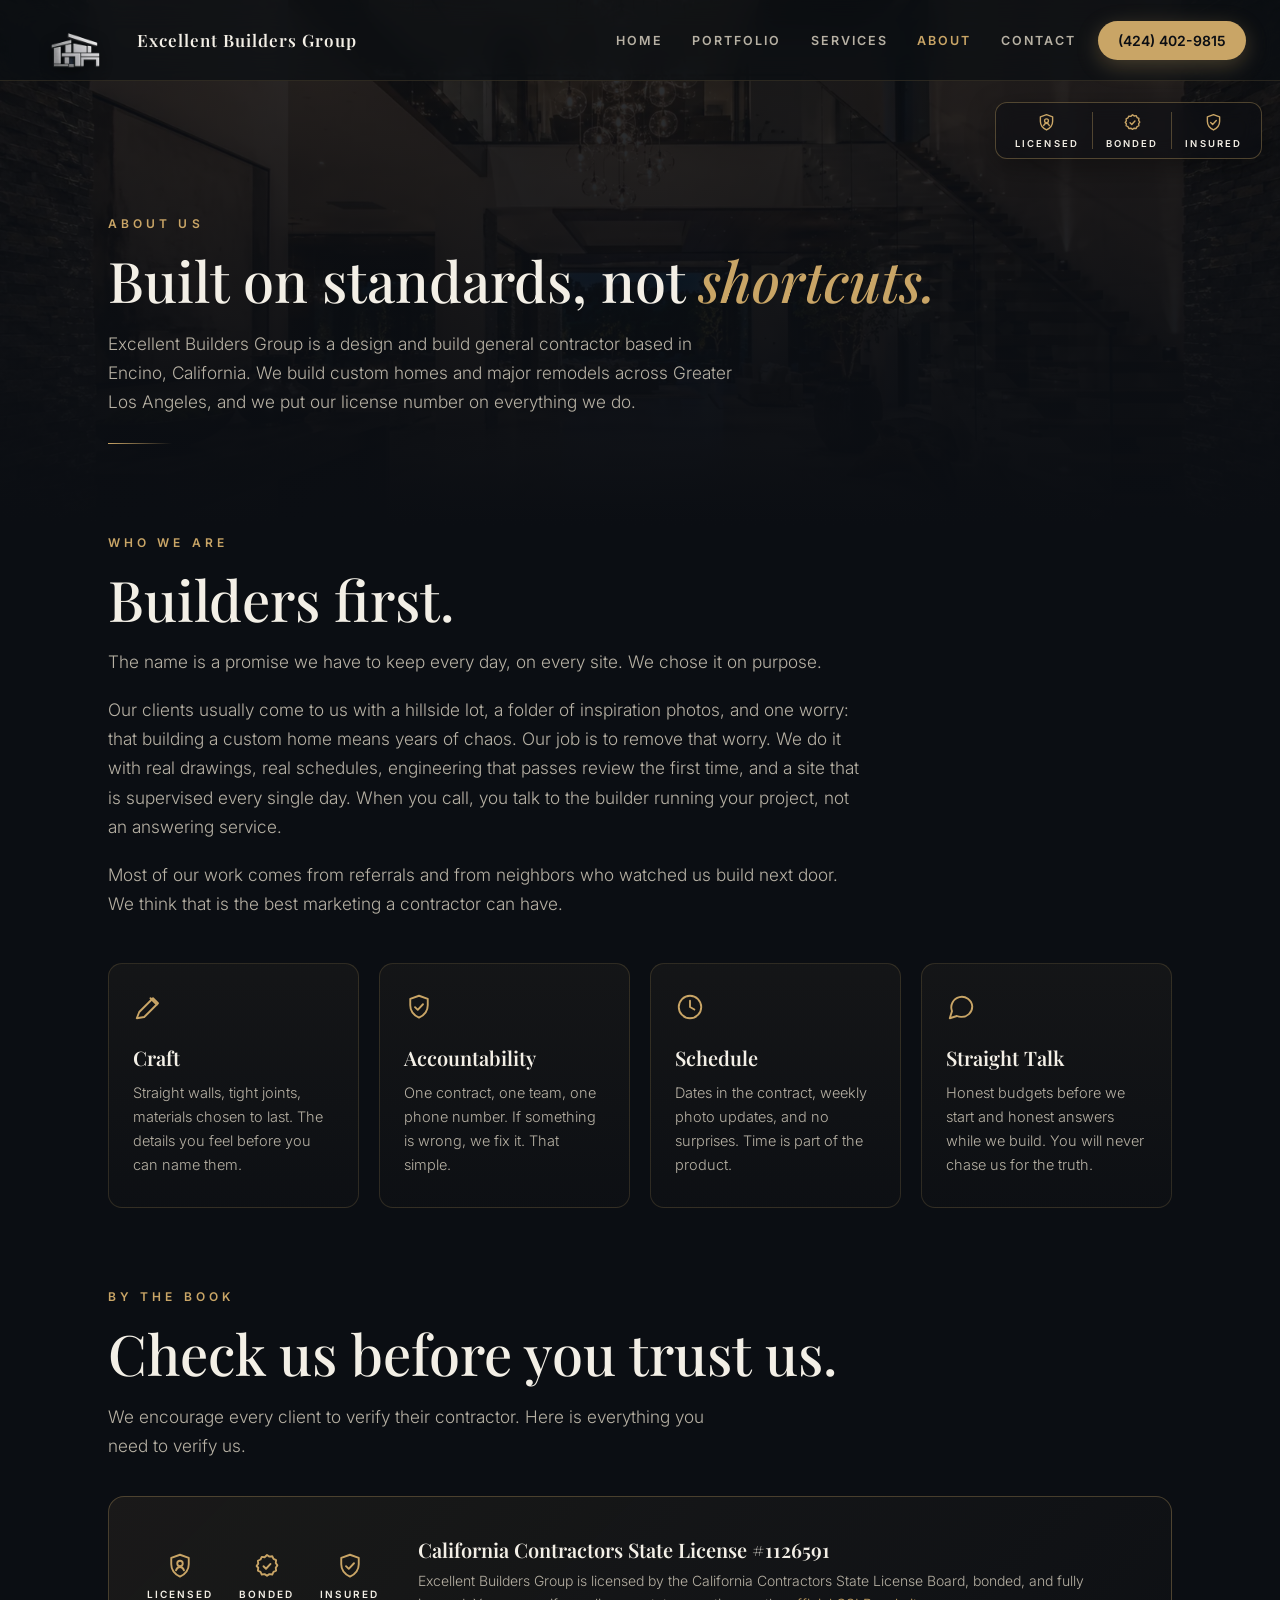
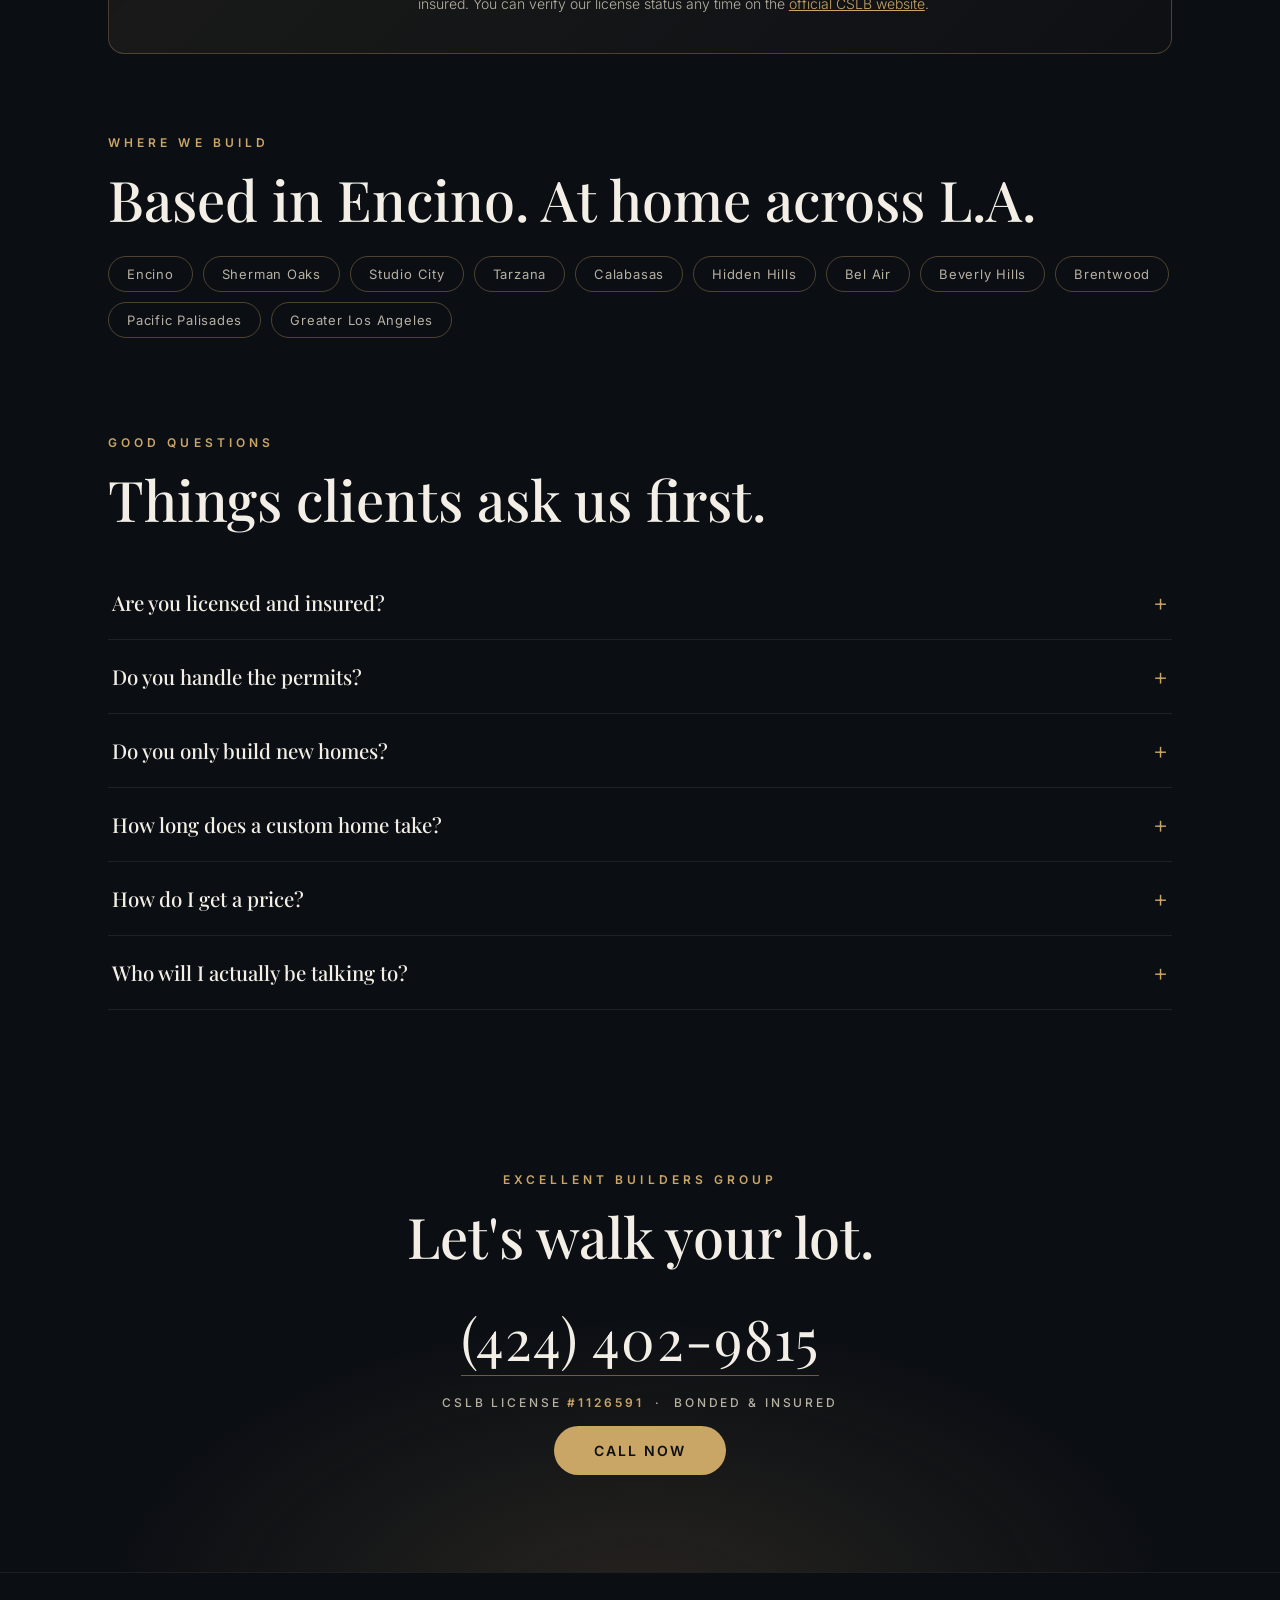
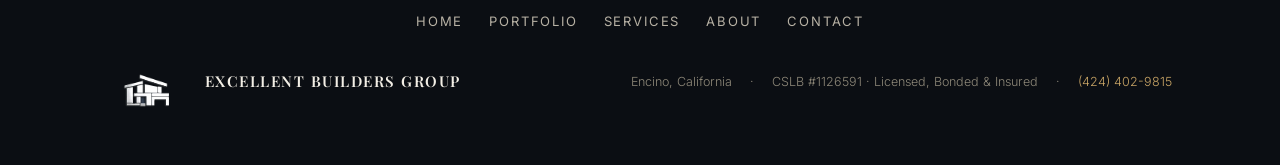
==== about.html @ d0f3f092 "Excellent Builders Group website" ====
<!doctype html>
<html lang="en">
<head>
  <meta charset="utf-8" />
  <meta name="viewport" content="width=device-width, initial-scale=1, viewport-fit=cover" />
  <title>About | Excellent Builders Group</title>
  <meta name="description" content="Excellent Builders Group is a licensed, bonded and insured design and build general contractor based in Encino, California. CSLB #1126591. Call (424) 402-9815." />
  <link rel="icon" type="image/png" href="assets/favicon.png" />
  <link rel="preconnect" href="https://fonts.googleapis.com" />
  <link rel="preconnect" href="https://fonts.gstatic.com" crossorigin />
  <link href="https://fonts.googleapis.com/css2?family=Playfair+Display:ital,wght@0,400;0,500;0,600;0,700;1,400;1,500&family=Inter:wght@300;400;500;600&display=swap" rel="stylesheet" />
  <link rel="stylesheet" href="pages.css" />
</head>
<body>
  <header class="hd">
    <a class="hd-brand" href="index.html"><img src="assets/mark.webp" alt="" /><b>Excellent Builders Group</b></a>
    <nav class="hd-nav" aria-label="Site">
      <a href="index.html">Home</a>
      <a href="portfolio.html">Portfolio</a>
      <a href="services.html">Services</a>
      <a href="about.html" class="on">About</a>
      <a href="contact.html">Contact</a>
    </nav>
    <a class="hd-call" href="tel:+14244029815">(424) 402-9815</a>
  </header>

  <div class="trust" aria-label="Licensed, bonded and insured. CSLB #1126591">
    <span><svg viewBox="0 0 24 24" aria-hidden="true"><path d="M12 3 5 5.5v5c0 4.6 3 8 7 10 4-2 7-5.4 7-10v-5L12 3z"/><circle cx="12" cy="10" r="2.2"/><path d="M8.8 15.5c.6-1.8 1.8-2.7 3.2-2.7s2.6.9 3.2 2.7"/></svg>Licensed</span>
    <span><svg viewBox="0 0 24 24" aria-hidden="true"><path d="M12 3.2l1.9 1.3 2.3-.3 1 2.1 2.1 1-.3 2.3 1.3 1.9-1.3 1.9.3 2.3-2.1 1-1 2.1-2.3-.3-1.9 1.3-1.9-1.3-2.3.3-1-2.1-2.1-1 .3-2.3L3.7 12l1.3-1.9-.3-2.3 2.1-1 1-2.1 2.3.3L12 3.2z"/><path d="M9.2 12.2l2 2 3.6-3.9"/></svg>Bonded</span>
    <span><svg viewBox="0 0 24 24" aria-hidden="true"><path d="M12 3 5 5.5v5c0 4.6 3 8 7 10 4-2 7-5.4 7-10v-5L12 3z"/><path d="M8.8 12.1l2.2 2.2 4.2-4.5"/></svg>Insured</span>
  </div>

  <main>
    <section class="phero">
      <div class="bgimg"><img src="assets/foyer.webp" alt="" /></div>
      <div class="wrap">
        <p class="eyebrow rv">About Us</p>
        <h1 class="h rv">Built on standards, not <em>shortcuts.</em></h1>
        <p class="lead rv">Excellent Builders Group is a design and build general contractor based in Encino, California. We build custom homes and major remodels across Greater Los Angeles, and we put our license number on everything we do.</p>
        <hr class="rule rv" />
      </div>
    </section>

    <section class="block" style="padding-top: 10px;">
      <div class="wrap">
        <p class="eyebrow rv">Who We Are</p>
        <h2 class="h rv">Builders first.</h2>
        <p class="lead rv" style="max-width: 760px;">The name is a promise we have to keep every day, on every site. We chose it on purpose.</p>
        <p class="lead rv" style="max-width: 760px; margin-top: 18px;">Our clients usually come to us with a hillside lot, a folder of inspiration photos, and one worry: that building a custom home means years of chaos. Our job is to remove that worry. We do it with real drawings, real schedules, engineering that passes review the first time, and a site that is supervised every single day. When you call, you talk to the builder running your project, not an answering service.</p>
        <p class="lead rv" style="max-width: 760px; margin-top: 18px;">Most of our work comes from referrals and from neighbors who watched us build next door. We think that is the best marketing a contractor can have.</p>

        <div class="cards">
          <article class="rv">
            <svg viewBox="0 0 24 24" aria-hidden="true"><path d="M14 5l5 5"/><path d="M3 21l6-1 11-11-4-4L5 16l-2 5z"/></svg>
            <h3>Craft</h3>
            <p>Straight walls, tight joints, materials chosen to last. The details you feel before you can name them.</p>
          </article>
          <article class="rv">
            <svg viewBox="0 0 24 24" aria-hidden="true"><path d="M12 3 5 5.5v5c0 4.6 3 8 7 10 4-2 7-5.4 7-10v-5L12 3z"/><path d="M8.8 12.1l2.2 2.2 4.2-4.5"/></svg>
            <h3>Accountability</h3>
            <p>One contract, one team, one phone number. If something is wrong, we fix it. That simple.</p>
          </article>
          <article class="rv">
            <svg viewBox="0 0 24 24" aria-hidden="true"><circle cx="12" cy="12" r="9"/><path d="M12 7v5l3.5 2"/></svg>
            <h3>Schedule</h3>
            <p>Dates in the contract, weekly photo updates, and no surprises. Time is part of the product.</p>
          </article>
          <article class="rv">
            <svg viewBox="0 0 24 24" aria-hidden="true"><path d="M21 11.5a8.4 8.4 0 0 1-9 8.4 8.6 8.6 0 0 1-3.3-.7L3 21l1.8-5.7a8.4 8.4 0 1 1 16.2-3.8z"/></svg>
            <h3>Straight Talk</h3>
            <p>Honest budgets before we start and honest answers while we build. You will never chase us for the truth.</p>
          </article>
        </div>
      </div>
    </section>

    <section class="block" id="license" style="padding-top: 0;">
      <div class="wrap">
        <p class="eyebrow rv">By the Book</p>
        <h2 class="h rv">Check us before you trust us.</h2>
        <p class="lead rv">We encourage every client to verify their contractor. Here is everything you need to verify us.</p>
        <div class="lic-block rv">
          <div class="shields">
            <span><svg viewBox="0 0 24 24" aria-hidden="true"><path d="M12 3 5 5.5v5c0 4.6 3 8 7 10 4-2 7-5.4 7-10v-5L12 3z"/><circle cx="12" cy="10" r="2.2"/><path d="M8.8 15.5c.6-1.8 1.8-2.7 3.2-2.7s2.6.9 3.2 2.7"/></svg>Licensed</span>
            <span><svg viewBox="0 0 24 24" aria-hidden="true"><path d="M12 3.2l1.9 1.3 2.3-.3 1 2.1 2.1 1-.3 2.3 1.3 1.9-1.3 1.9.3 2.3-2.1 1-1 2.1-2.3-.3-1.9 1.3-1.9-1.3-2.3.3-1-2.1-2.1-1 .3-2.3L3.7 12l1.3-1.9-.3-2.3 2.1-1 1-2.1 2.3.3L12 3.2z"/><path d="M9.2 12.2l2 2 3.6-3.9"/></svg>Bonded</span>
            <span><svg viewBox="0 0 24 24" aria-hidden="true"><path d="M12 3 5 5.5v5c0 4.6 3 8 7 10 4-2 7-5.4 7-10v-5L12 3z"/><path d="M8.8 12.1l2.2 2.2 4.2-4.5"/></svg>Insured</span>
          </div>
          <div class="txt">
            <b>California Contractors State License #1126591</b>
            <p>Excellent Builders Group is licensed by the California Contractors State License Board, bonded, and fully insured. You can verify our license status any time on the <a href="https://www.cslb.ca.gov/onlineservices/checklicenseII/licensedetail.aspx?licnum=1126591" target="_blank" rel="noopener">official CSLB website</a>.</p>
          </div>
        </div>
      </div>
    </section>

    <section class="block" id="areas" style="padding-top: 0;">
      <div class="wrap">
        <p class="eyebrow rv">Where We Build</p>
        <h2 class="h rv">Based in Encino. At home across L.A.</h2>
        <ul class="areas rv">
          <li>Encino</li><li>Sherman Oaks</li><li>Studio City</li><li>Tarzana</li><li>Calabasas</li><li>Hidden Hills</li><li>Bel Air</li><li>Beverly Hills</li><li>Brentwood</li><li>Pacific Palisades</li><li>Greater Los Angeles</li>
        </ul>
      </div>
    </section>

    <section class="block" id="faq" style="padding-top: 0;">
      <div class="wrap">
        <p class="eyebrow rv">Good Questions</p>
        <h2 class="h rv">Things clients ask us first.</h2>
        <div class="faq rv">
          <details>
            <summary>Are you licensed and insured?</summary>
            <p>Yes. We hold California Contractors State License #1126591 and we are bonded and fully insured. We encourage you to verify this on the CSLB website before hiring us, or anyone else.</p>
          </details>
          <details>
            <summary>Do you handle the permits?</summary>
            <p>Yes, all of them. Design and build means the drawings, the engineering, the plan check and the inspections are our job, not yours. You get updates, not homework.</p>
          </details>
          <details>
            <summary>Do you only build new homes?</summary>
            <p>No. Roughly half of our work is major remodels and additions, including second stories and structural work. The standard is the same either way.</p>
          </details>
          <details>
            <summary>How long does a custom home take?</summary>
            <p>It depends on the lot, the design and the city. What we promise is a real schedule in the contract before we start, and weekly updates against it while we build.</p>
          </details>
          <details>
            <summary>How do I get a price?</summary>
            <p>Call us and we will walk the lot together. You will get an honest range early, and a detailed line item budget once there are drawings to price from. No games with allowances.</p>
          </details>
          <details>
            <summary>Who will I actually be talking to?</summary>
            <p>The builder running your project. Not a call center, not a rotating account manager. One person who knows your site, your schedule and your budget.</p>
          </details>
        </div>
      </div>
    </section>

    <section class="block band" id="cta">
      <div class="wrap">
        <p class="eyebrow rv">Excellent Builders Group</p>
        <h2 class="h rv">Let's walk your lot.</h2>
        <p class="rv" style="margin-top: 34px;"><a class="phone" href="tel:+14244029815">(424) 402-9815</a></p>
        <p class="lic rv">CSLB License <b>#1126591</b> &nbsp;·&nbsp; Bonded &amp; Insured</p>
        <p class="rv"><a class="btn" href="tel:+14244029815">Call Now</a></p>
      </div>
    </section>
  </main>

  <footer>
    <nav class="foot-nav" aria-label="Site">
      <a href="index.html">Home</a>
      <a href="portfolio.html">Portfolio</a>
      <a href="services.html">Services</a>
      <a href="about.html">About</a>
      <a href="contact.html">Contact</a>
    </nav>
    <div class="wrap foot">
      <span class="brandline"><img src="assets/mark.webp" alt="" /><b>Excellent Builders Group</b></span>
      <span class="cols">
        <span>Encino, California</span>
        <span>·</span>
        <span>CSLB #1126591 · Licensed, Bonded &amp; Insured</span>
        <span>·</span>
        <a href="tel:+14244029815">(424) 402-9815</a>
      </span>
    </div>
  </footer>

  <script>
    const io = new IntersectionObserver((es) => {
      es.forEach(e => { if (e.isIntersecting) { e.target.classList.add('in'); io.unobserve(e.target); } });
    }, { threshold: 0.15 });
    document.querySelectorAll('.rv').forEach(el => io.observe(el));
  </script>
</body>
</html>
---- pages.css ----
/* Excellent Builders Group · shared styles for inner pages */
:root {
  --gold: #C9A566;
  --silver: #C9CDD3;
  --bg: #0B0E13;
  --panel: #12151C;
  --ink: #F3EFE6;
  --ink-soft: #B7B1A4;
}
* { box-sizing: border-box; }
html { scroll-behavior: smooth; }
body { margin: 0; background: var(--bg); color: var(--ink); font-family: 'Inter', system-ui, sans-serif; }
::selection { background: var(--gold); color: #0B0E13; }
:focus-visible { outline: 2px solid var(--gold); outline-offset: 3px; border-radius: 4px; }
img { max-width: 100%; }

/* ===== header ===== */
.hd { position: fixed; inset: 0 0 auto 0; z-index: 700; display: flex; align-items: center; gap: 20px;
  padding: 12px clamp(16px, 3vw, 34px);
  background: rgba(11,14,19,.72); backdrop-filter: blur(14px); -webkit-backdrop-filter: blur(14px);
  border-bottom: 1px solid rgba(201,165,102,.16); }
.hd-brand { display: flex; align-items: center; gap: 12px; text-decoration: none; margin-right: auto; }
.hd-brand img { height: 56px; width: auto; filter: drop-shadow(0 2px 6px rgba(0,0,0,.5)); }
.hd-brand b { font-family: 'Playfair Display', serif; font-weight: 600; font-size: 17px; letter-spacing: .06em; color: var(--ink); }
.hd-nav { display: flex; gap: clamp(10px, 2vw, 26px); }
.hd-nav a { color: var(--ink-soft); text-decoration: none; font-size: 12.5px; font-weight: 600; letter-spacing: .16em; text-transform: uppercase; padding: 8px 2px; transition: color .25s; }
.hd-nav a:hover { color: var(--ink); }
.hd-nav a.on { color: var(--gold); }
.hd-call { background: var(--gold); color: #0B0E13; text-decoration: none; font-weight: 600; font-size: 14px; padding: 11px 20px; border-radius: 999px; white-space: nowrap; box-shadow: 0 6px 22px rgba(201,165,102,.3); transition: filter .2s, transform .2s; }
.hd-call:hover { filter: brightness(1.07); transform: translateY(-1px); }
@media (max-width: 900px) {
  .hd { flex-wrap: wrap; gap: 8px 14px; padding-bottom: 10px; }
  .hd-brand b { font-size: 14px; }
  .hd-nav { order: 3; width: 100%; overflow-x: auto; padding-bottom: 2px; }
  .hd-call { font-size: 12.5px; padding: 9px 15px; }
}

/* ===== trust badges ===== */
.trust { position: fixed; top: 102px; right: 18px; z-index: 640; display: flex; align-items: stretch;
  background: rgba(11,14,19,.55); backdrop-filter: blur(10px); -webkit-backdrop-filter: blur(10px);
  border: 1px solid rgba(201,165,102,.35); border-radius: 12px; padding: 9px 6px; box-shadow: 0 8px 28px rgba(0,0,0,.35); }
.trust span { display: flex; flex-direction: column; align-items: center; gap: 5px; padding: 0 13px;
  font-size: 9.5px; font-weight: 600; letter-spacing: .22em; color: var(--ink); text-transform: uppercase; white-space: nowrap; }
.trust span + span { border-left: 1px solid rgba(201,165,102,.35); }
.trust svg { width: 21px; height: 21px; stroke: var(--gold); fill: none; stroke-width: 1.6; stroke-linecap: round; stroke-linejoin: round; }
@media (max-width: 700px) {
  .trust { top: auto; bottom: 14px; right: 12px; padding: 7px 2px; }
  .trust span { padding: 0 9px; font-size: 8.5px; }
  .trust svg { width: 17px; height: 17px; }
}

/* ===== layout primitives ===== */
.wrap { max-width: 1160px; margin: 0 auto; padding: 0 clamp(20px, 4vw, 48px); }
section.block { padding: clamp(64px, 9vh, 110px) 0; }
.eyebrow { font-weight: 600; font-size: 12px; letter-spacing: .34em; text-transform: uppercase; color: var(--gold); margin: 0 0 18px; }
h1.h, h2.h { font-family: 'Playfair Display', serif; font-weight: 500; font-size: clamp(32px, 4.8vw, 56px); line-height: 1.1; margin: 0 0 18px; color: var(--ink); }
h1.h em, h2.h em { font-style: italic; color: var(--gold); }
.lead { font-size: clamp(16px, 1.35vw, 18.5px); font-weight: 300; line-height: 1.7; color: var(--ink-soft); max-width: 640px; margin: 0; }
.rule { width: 64px; height: 1px; background: linear-gradient(90deg, var(--gold), transparent); border: 0; margin: 26px 0 0; }
.rv { opacity: 0; transform: translateY(26px); transition: opacity .7s cubic-bezier(.22,.61,.36,1), transform .7s cubic-bezier(.22,.61,.36,1); }
.rv.in { opacity: 1; transform: none; }
@media (prefers-reduced-motion: reduce) { .rv { opacity: 1; transform: none; transition: none; } }

/* ===== page hero ===== */
.phero { position: relative; padding: clamp(150px, 24vh, 230px) 0 clamp(60px, 9vh, 100px); overflow: hidden; }
.phero .bgimg { position: absolute; inset: 0; z-index: -1; }
.phero .bgimg img { width: 100%; height: 100%; object-fit: cover; opacity: .38; }
.phero .bgimg::after { content: ""; position: absolute; inset: 0; background: linear-gradient(180deg, rgba(11,14,19,.55), rgba(11,14,19,.92) 78%, var(--bg)); }

/* ===== buttons ===== */
.btn { display: inline-block; padding: 16px 40px; min-height: 44px; border-radius: 999px; background: var(--gold); color: #0B0E13; font-weight: 600; font-size: 14px; letter-spacing: .14em; text-transform: uppercase; text-decoration: none; transition: transform .25s, box-shadow .25s; cursor: pointer; }
.btn:hover { transform: translateY(-2px); box-shadow: 0 12px 34px rgba(201,165,102,.35); }
.btn-ghost { display: inline-block; padding: 13px 30px; border-radius: 999px; border: 1.5px solid rgba(201,165,102,.55); color: var(--gold); font-weight: 600; font-size: 13px; letter-spacing: .12em; text-transform: uppercase; text-decoration: none; transition: background .25s, color .25s, transform .25s; }
.btn-ghost:hover { background: var(--gold); color: #0B0E13; transform: translateY(-2px); }

/* ===== galleries ===== */
.grid2 { display: grid; grid-template-columns: repeat(2, 1fr); gap: clamp(12px, 1.6vw, 22px); margin-top: clamp(36px, 5vh, 56px); }
@media (max-width: 760px) { .grid2 { grid-template-columns: 1fr; } }
.card { position: relative; border-radius: 14px; overflow: hidden; background: var(--panel); }
.card img { display: block; width: 100%; height: auto; aspect-ratio: 16/9; object-fit: cover; transition: transform .8s cubic-bezier(.22,.61,.36,1); }
.card:hover img, .card:focus-within img { transform: scale(1.045); }
.card figcaption { position: absolute; inset: auto 0 0 0; padding: 44px 20px 16px; font-size: 12.5px; letter-spacing: .18em; text-transform: uppercase; color: var(--ink); background: linear-gradient(180deg, transparent, rgba(7,9,12,.85)); }

/* build-story strip */
.strip { display: grid; grid-template-columns: repeat(4, 1fr); gap: clamp(10px, 1.4vw, 18px); margin-top: clamp(36px, 5vh, 56px); counter-reset: stage; }
@media (max-width: 900px) { .strip { grid-template-columns: repeat(2, 1fr); } }
.strip figure { position: relative; margin: 0; border-radius: 12px; overflow: hidden; background: var(--panel); }
.strip img { display: block; width: 100%; height: auto; aspect-ratio: 4/3; object-fit: cover; }
.strip figcaption { position: absolute; inset: auto 0 0 0; padding: 34px 14px 12px; font-size: 11px; letter-spacing: .18em; text-transform: uppercase; color: var(--ink); background: linear-gradient(180deg, transparent, rgba(7,9,12,.88)); }
.strip figcaption::before { counter-increment: stage; content: counter(stage, decimal-leading-zero) " · "; color: var(--gold); font-weight: 600; }

/* ===== feature rows (services) ===== */
.feat { display: grid; grid-template-columns: 1fr 1fr; gap: clamp(24px, 4vw, 60px); align-items: center; padding: clamp(34px, 5vh, 60px) 0; }
@media (max-width: 860px) { .feat { grid-template-columns: 1fr; } }
.feat.flip .feat-img { order: 2; }
@media (max-width: 860px) { .feat.flip .feat-img { order: 0; } }
.feat-img { border-radius: 16px; overflow: hidden; background: var(--panel); }
.feat-img img { display: block; width: 100%; height: auto; aspect-ratio: 16/10; object-fit: cover; }
.feat h3 { font-family: 'Playfair Display', serif; font-weight: 600; font-size: clamp(24px, 2.6vw, 34px); margin: 0 0 14px; }
.feat p { font-size: 15.5px; font-weight: 300; line-height: 1.7; color: var(--ink-soft); margin: 0 0 18px; }
.feat ul { list-style: none; margin: 0; padding: 0; }
.feat li { position: relative; padding: 7px 0 7px 26px; font-size: 14.5px; font-weight: 300; color: var(--ink-soft); }
.feat li::before { content: ""; position: absolute; left: 0; top: 14px; width: 12px; height: 12px;
  border: 1.5px solid var(--gold); border-radius: 3px; transform: rotate(45deg); }

/* ===== values / cards ===== */
.cards { display: grid; grid-template-columns: repeat(4, 1fr); gap: clamp(12px, 1.6vw, 22px); margin-top: clamp(36px, 5vh, 56px); }
@media (max-width: 980px) { .cards { grid-template-columns: repeat(2, 1fr); } }
@media (max-width: 560px) { .cards { grid-template-columns: 1fr; } }
.cards article { border: 1px solid rgba(201,165,102,.18); background: linear-gradient(180deg, rgba(201,165,102,.05), rgba(201,165,102,.015)); border-radius: 14px; padding: 28px 24px 30px; transition: border-color .3s, transform .3s; }
.cards article:hover { border-color: rgba(201,165,102,.5); transform: translateY(-3px); }
.cards svg { width: 30px; height: 30px; stroke: var(--gold); fill: none; stroke-width: 1.5; stroke-linecap: round; stroke-linejoin: round; }
.cards h3 { font-family: 'Playfair Display', serif; font-weight: 600; font-size: 20px; margin: 18px 0 10px; }
.cards p { font-size: 14.5px; font-weight: 300; line-height: 1.65; color: var(--ink-soft); margin: 0; }

/* steps */
.steps { display: grid; grid-template-columns: repeat(4, 1fr); gap: clamp(12px, 1.6vw, 22px); margin-top: clamp(36px, 5vh, 56px); counter-reset: step; padding-left: 0; }
@media (max-width: 980px) { .steps { grid-template-columns: repeat(2, 1fr); } }
@media (max-width: 560px) { .steps { grid-template-columns: 1fr; } }
.steps.cols3 { grid-template-columns: repeat(3, 1fr); }
@media (max-width: 980px) { .steps.cols3 { grid-template-columns: repeat(2, 1fr); } }
@media (max-width: 560px) { .steps.cols3 { grid-template-columns: 1fr; } }
.steps li { list-style: none; position: relative; padding: 26px 22px 28px; border-radius: 14px; background: var(--panel); border: 1px solid rgba(255,255,255,.06); }
.steps li::before { counter-increment: step; content: counter(step, decimal-leading-zero); font-family: 'Playfair Display', serif; font-size: 36px; font-style: italic; color: rgba(201,165,102,.8); display: block; margin-bottom: 12px; }
.steps h3 { font-size: 15.5px; font-weight: 600; letter-spacing: .07em; text-transform: uppercase; margin: 0 0 8px; }
.steps p { font-size: 14px; font-weight: 300; line-height: 1.65; color: var(--ink-soft); margin: 0; }

/* license block */
.lic-block { display: flex; flex-wrap: wrap; gap: clamp(20px, 3vw, 44px); align-items: center; margin-top: clamp(30px, 4vh, 48px);
  border: 1px solid rgba(201,165,102,.3); border-radius: 16px; padding: clamp(24px, 3vw, 40px);
  background: linear-gradient(135deg, rgba(201,165,102,.08), rgba(201,165,102,.02)); }
.lic-block .shields { display: flex; gap: 26px; }
.lic-block .shields span { display: flex; flex-direction: column; align-items: center; gap: 7px; font-size: 10px; font-weight: 600; letter-spacing: .2em; text-transform: uppercase; }
.lic-block .shields svg { width: 30px; height: 30px; stroke: var(--gold); fill: none; stroke-width: 1.5; stroke-linecap: round; stroke-linejoin: round; }
.lic-block .txt { flex: 1; min-width: 240px; }
.lic-block .txt b { font-family: 'Playfair Display', serif; font-size: 20px; font-weight: 600; display: block; margin-bottom: 6px; }
.lic-block .txt p { margin: 0; font-size: 14px; font-weight: 300; color: var(--ink-soft); line-height: 1.65; }
.lic-block .txt a { color: var(--gold); }

/* areas */
.areas { display: flex; flex-wrap: wrap; gap: 10px; margin-top: 26px; padding: 0; list-style: none; }
.areas li { padding: 9px 18px; border-radius: 999px; border: 1px solid rgba(201,165,102,.35); color: var(--ink-soft); font-size: 13px; font-weight: 400; letter-spacing: .06em; }

/* faq */
.faq { margin-top: clamp(30px, 4vh, 48px); }
.faq details { border-bottom: 1px solid rgba(255,255,255,.08); }
.faq summary { cursor: pointer; list-style: none; display: flex; justify-content: space-between; align-items: center; gap: 16px; padding: 22px 4px; font-family: 'Playfair Display', serif; font-size: clamp(17px, 1.6vw, 21px); font-weight: 500; }
.faq summary::-webkit-details-marker { display: none; }
.faq summary::after { content: "+"; color: var(--gold); font-size: 24px; font-family: 'Inter', sans-serif; font-weight: 300; transition: transform .3s; }
.faq details[open] summary::after { transform: rotate(45deg); }
.faq details p { margin: 0; padding: 0 4px 24px; font-size: 15px; font-weight: 300; line-height: 1.7; color: var(--ink-soft); max-width: 720px; }

/* cta band */
.band { text-align: center; background: radial-gradient(60% 90% at 50% 110%, rgba(201,165,102,.15), transparent 70%), var(--bg); }
.band .phone { font-family: 'Playfair Display', serif; font-size: clamp(30px, 5vw, 56px); color: var(--ink); text-decoration: none; letter-spacing: .02em; border-bottom: 1px solid rgba(201,165,102,.5); transition: color .3s, border-color .3s; }
.band .phone:hover { color: var(--gold); border-color: var(--gold); }
.band .lic { margin-top: 20px; font-size: 12px; font-weight: 500; letter-spacing: .24em; text-transform: uppercase; color: var(--ink-soft); }
.band .lic b { color: var(--gold); font-weight: 600; }

/* footer */
footer { padding: 40px 0 58px; border-top: 1px solid rgba(255,255,255,.07); }
.foot-nav { display: flex; flex-wrap: wrap; gap: 8px 26px; justify-content: center; padding: 0 0 26px; }
.foot-nav a { color: var(--ink-soft); text-decoration: none; font-size: 13px; letter-spacing: .14em; text-transform: uppercase; transition: color .25s; }
.foot-nav a:hover { color: var(--gold); }
.foot { display: flex; flex-wrap: wrap; gap: 18px; justify-content: space-between; align-items: center; font-size: 12.5px; font-weight: 300; color: #8d8778; }
.foot .brandline { display: flex; align-items: center; gap: 12px; }
.foot .brandline img { height: 52px; width: auto; filter: brightness(1.5); }
.foot .brandline b { font-family: 'Playfair Display', serif; font-weight: 600; font-size: 15px; letter-spacing: .1em; color: var(--ink); text-transform: uppercase; }
.foot .cols { display: flex; flex-wrap: wrap; gap: 6px 18px; align-items: center; }
.foot a { color: var(--gold); text-decoration: none; }
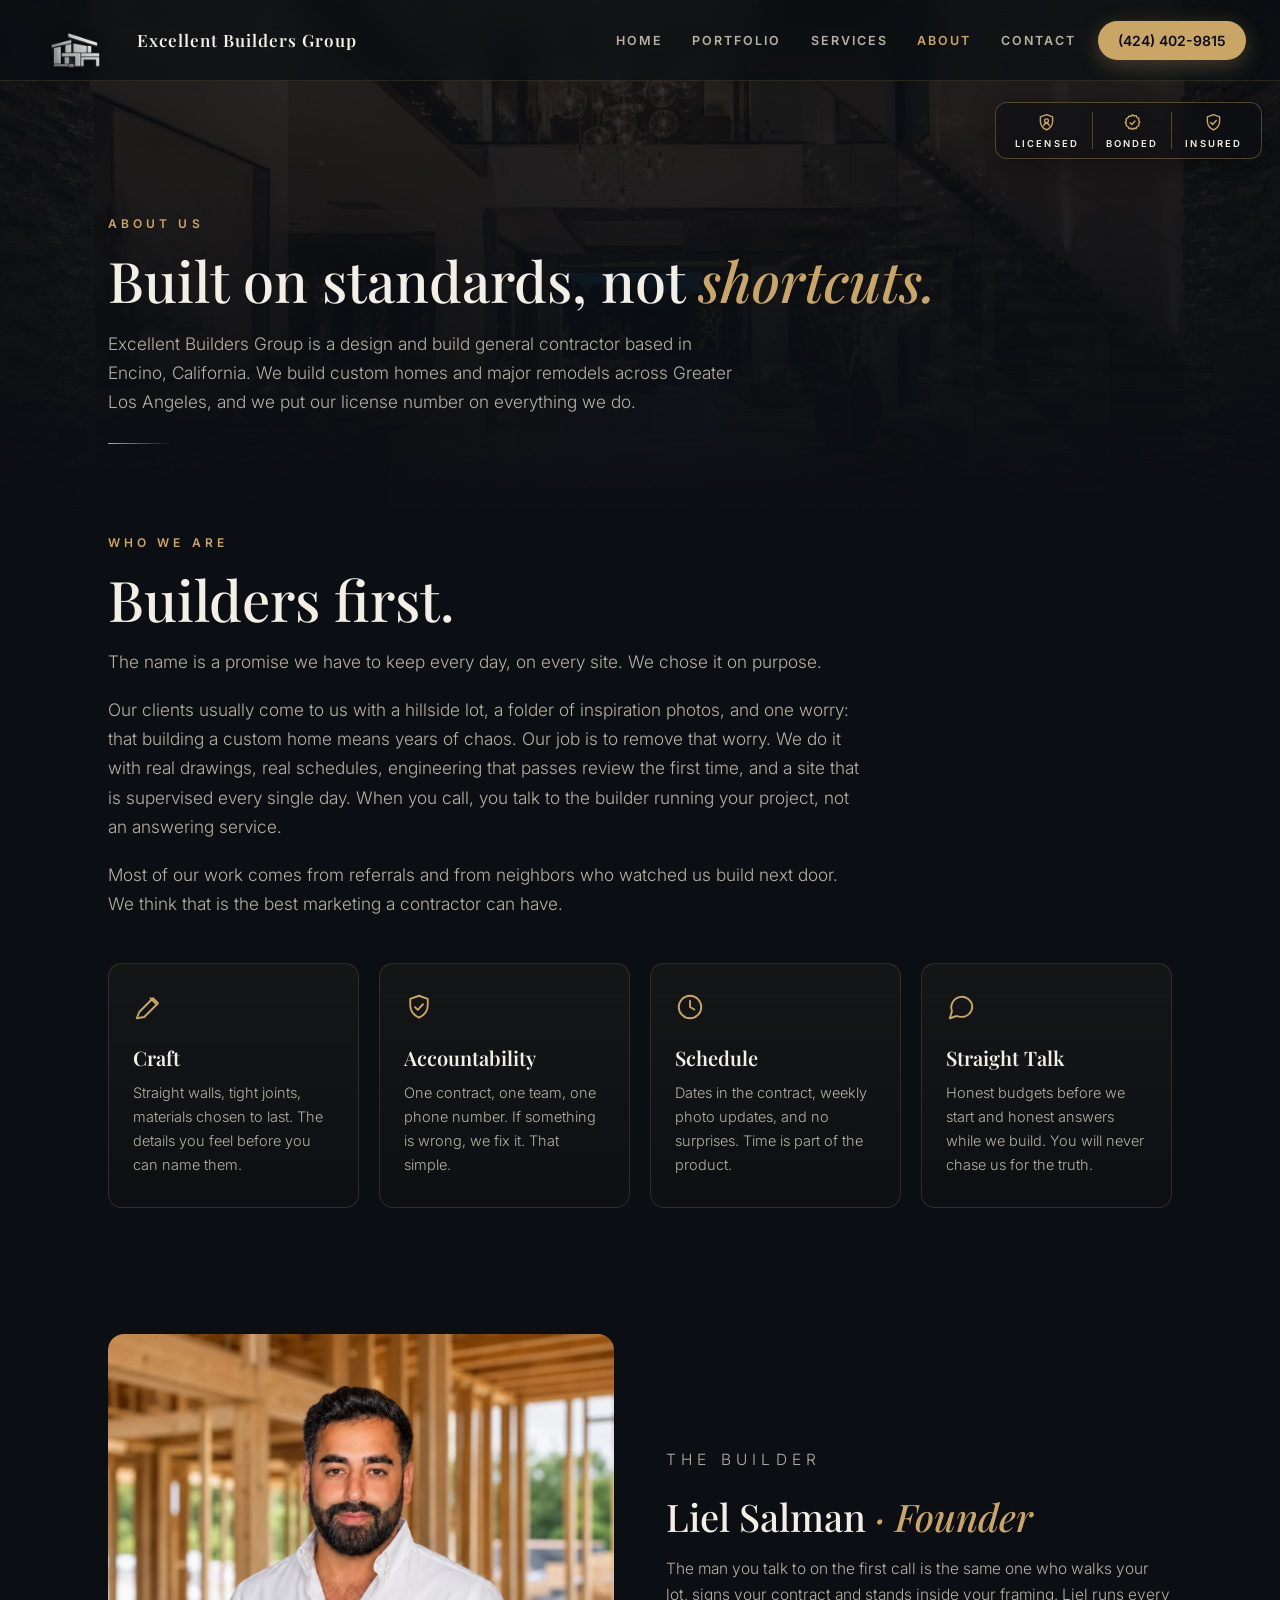
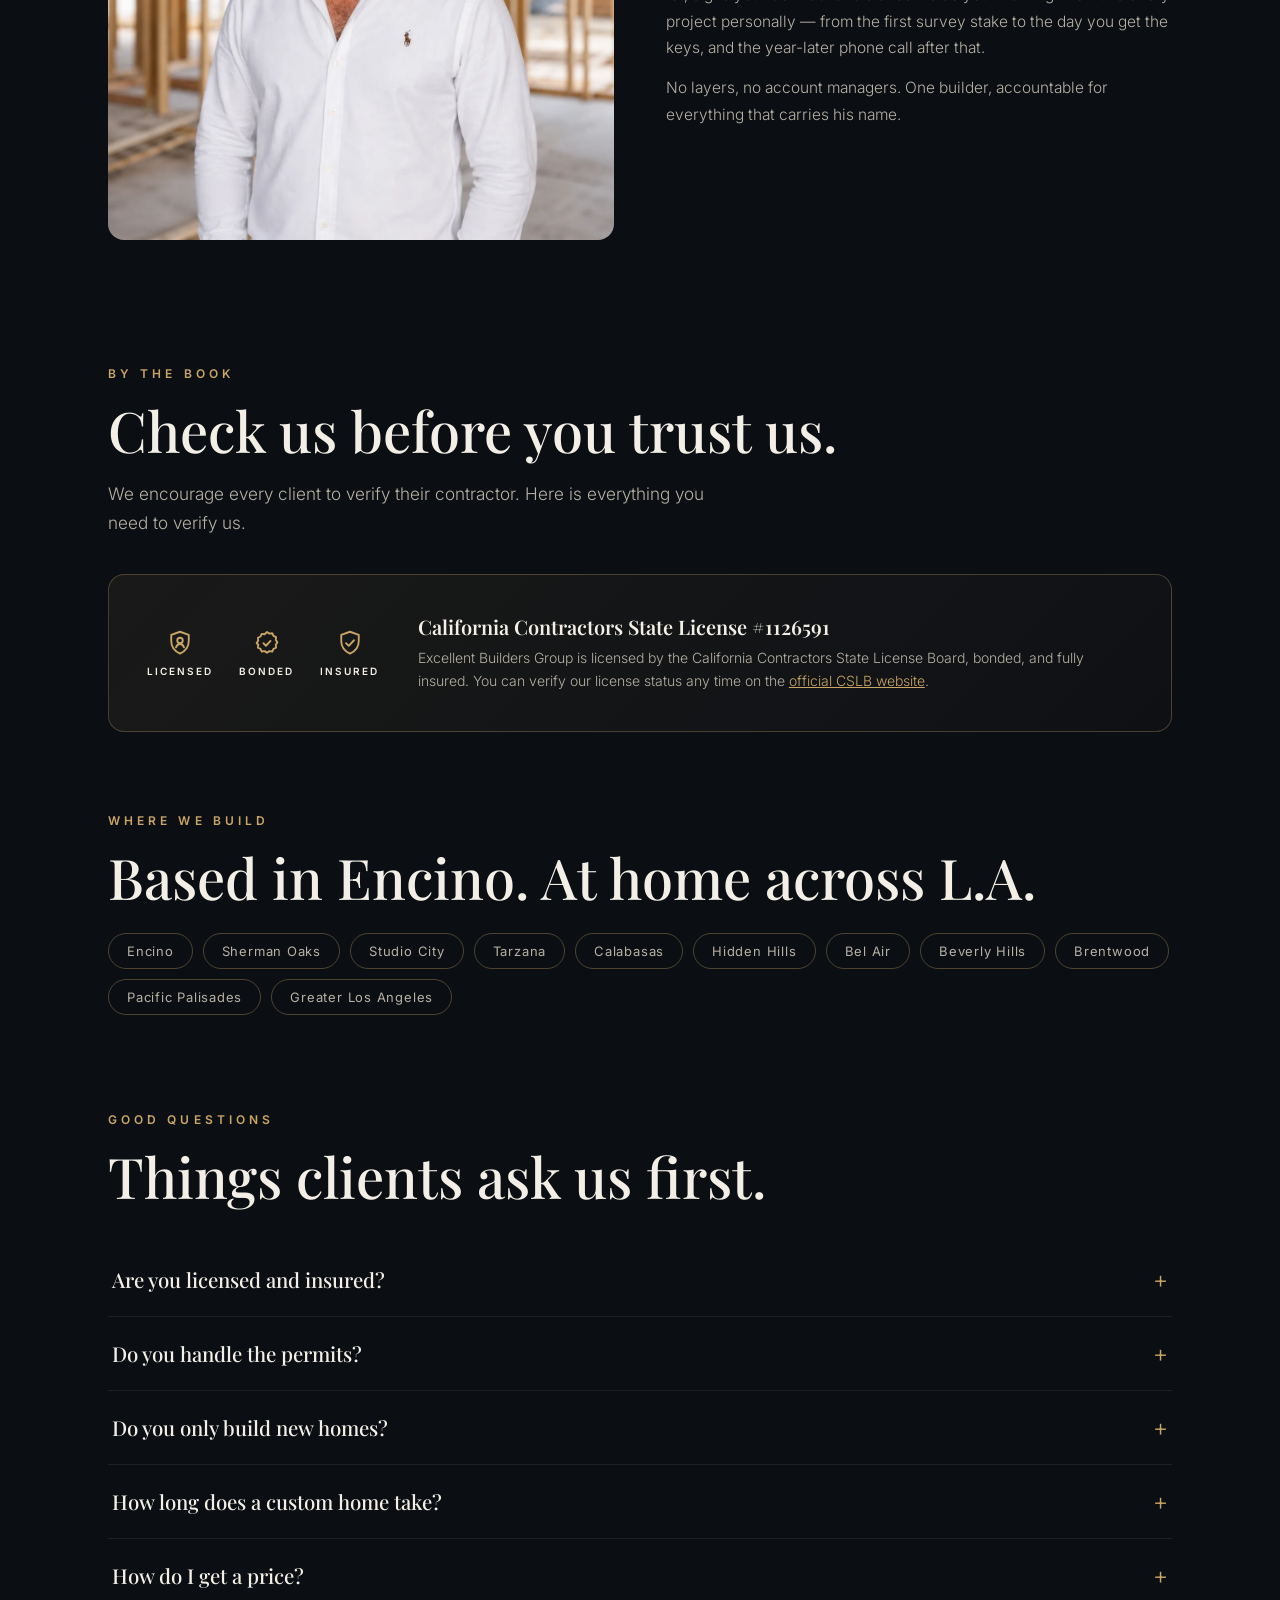
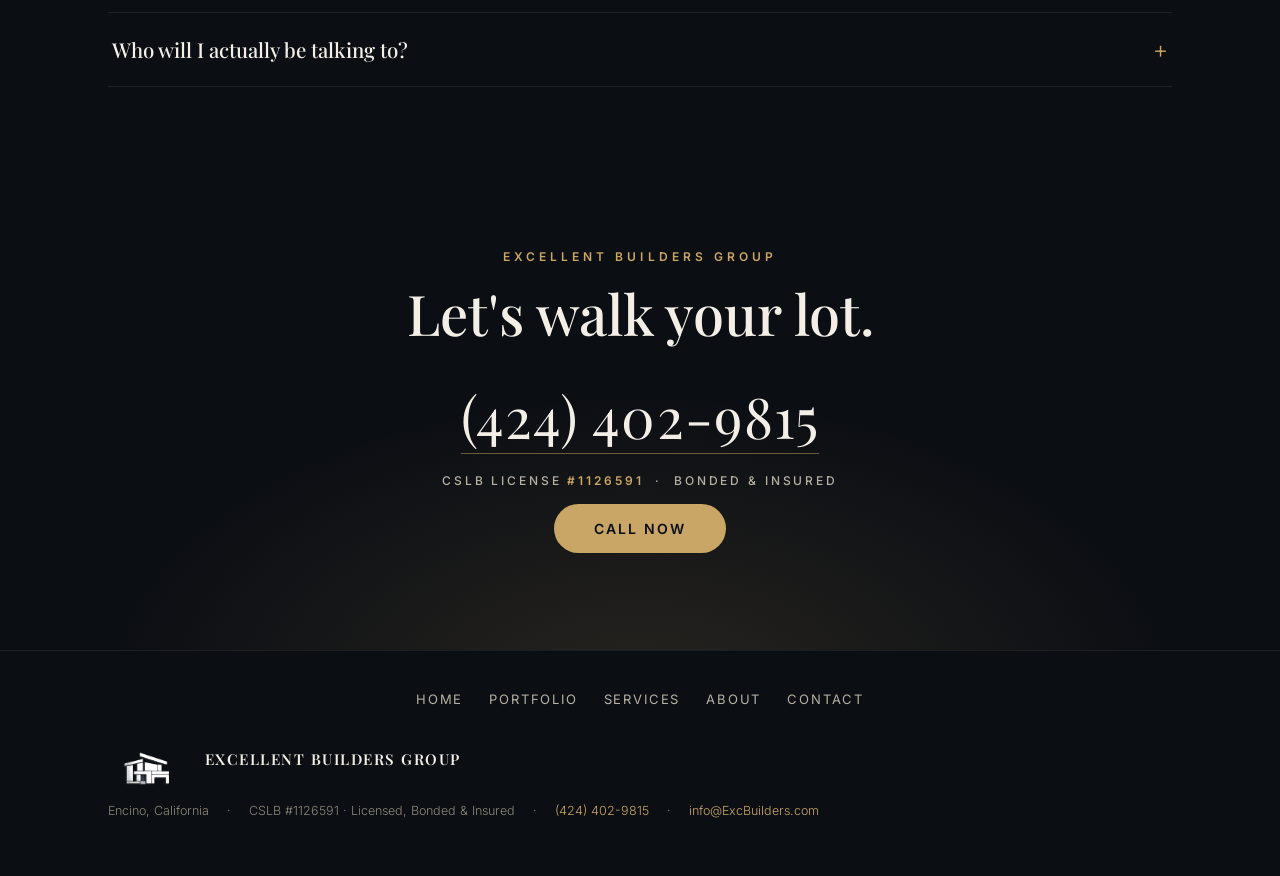
==== commit 4efcd760: "Update site content (email, ADU service, financing, warranty)" ====
--- a/about.html
+++ b/about.html
@@ -70,6 +70,20 @@
             <h3>Straight Talk</h3>
             <p>Honest budgets before we start and honest answers while we build. You will never chase us for the truth.</p>
           </article>
+        </div>
+      </div>
+    </section>
+
+    <section class="block" id="founder" style="padding-top: 0;">
+      <div class="wrap">
+        <div class="feat rv">
+          <div class="feat-img"><img src="assets/founder.webp" alt="Liel Salman, founder of Excellent Builders Group, standing inside a house in framing" loading="lazy" style="aspect-ratio: 1/1; object-fit: cover;" /></div>
+          <div>
+            <p class="eyebrow">The Builder</p>
+            <h3 style="font-family: 'Playfair Display', serif; font-weight: 500; font-size: clamp(26px, 3.2vw, 38px); margin: 0 0 14px;">Liel Salman <em style="color: var(--gold);">· Founder</em></h3>
+            <p style="font-weight: 300; line-height: 1.7; color: var(--ink-soft); margin: 0 0 14px;">The man you talk to on the first call is the same one who walks your lot, signs your contract and stands inside your framing. Liel runs every project personally — from the first survey stake to the day you get the keys, and the year-later phone call after that.</p>
+            <p style="font-weight: 300; line-height: 1.7; color: var(--ink-soft); margin: 0;">No layers, no account managers. One builder, accountable for everything that carries his name.</p>
+          </div>
         </div>
       </div>
     </section>
@@ -163,6 +177,8 @@
         <span>CSLB #1126591 · Licensed, Bonded &amp; Insured</span>
         <span>·</span>
         <a href="tel:+14244029815">(424) 402-9815</a>
+        <span>·</span>
+        <a href="mailto:info@ExcBuilders.com">info@ExcBuilders.com</a>
       </span>
     </div>
   </footer>
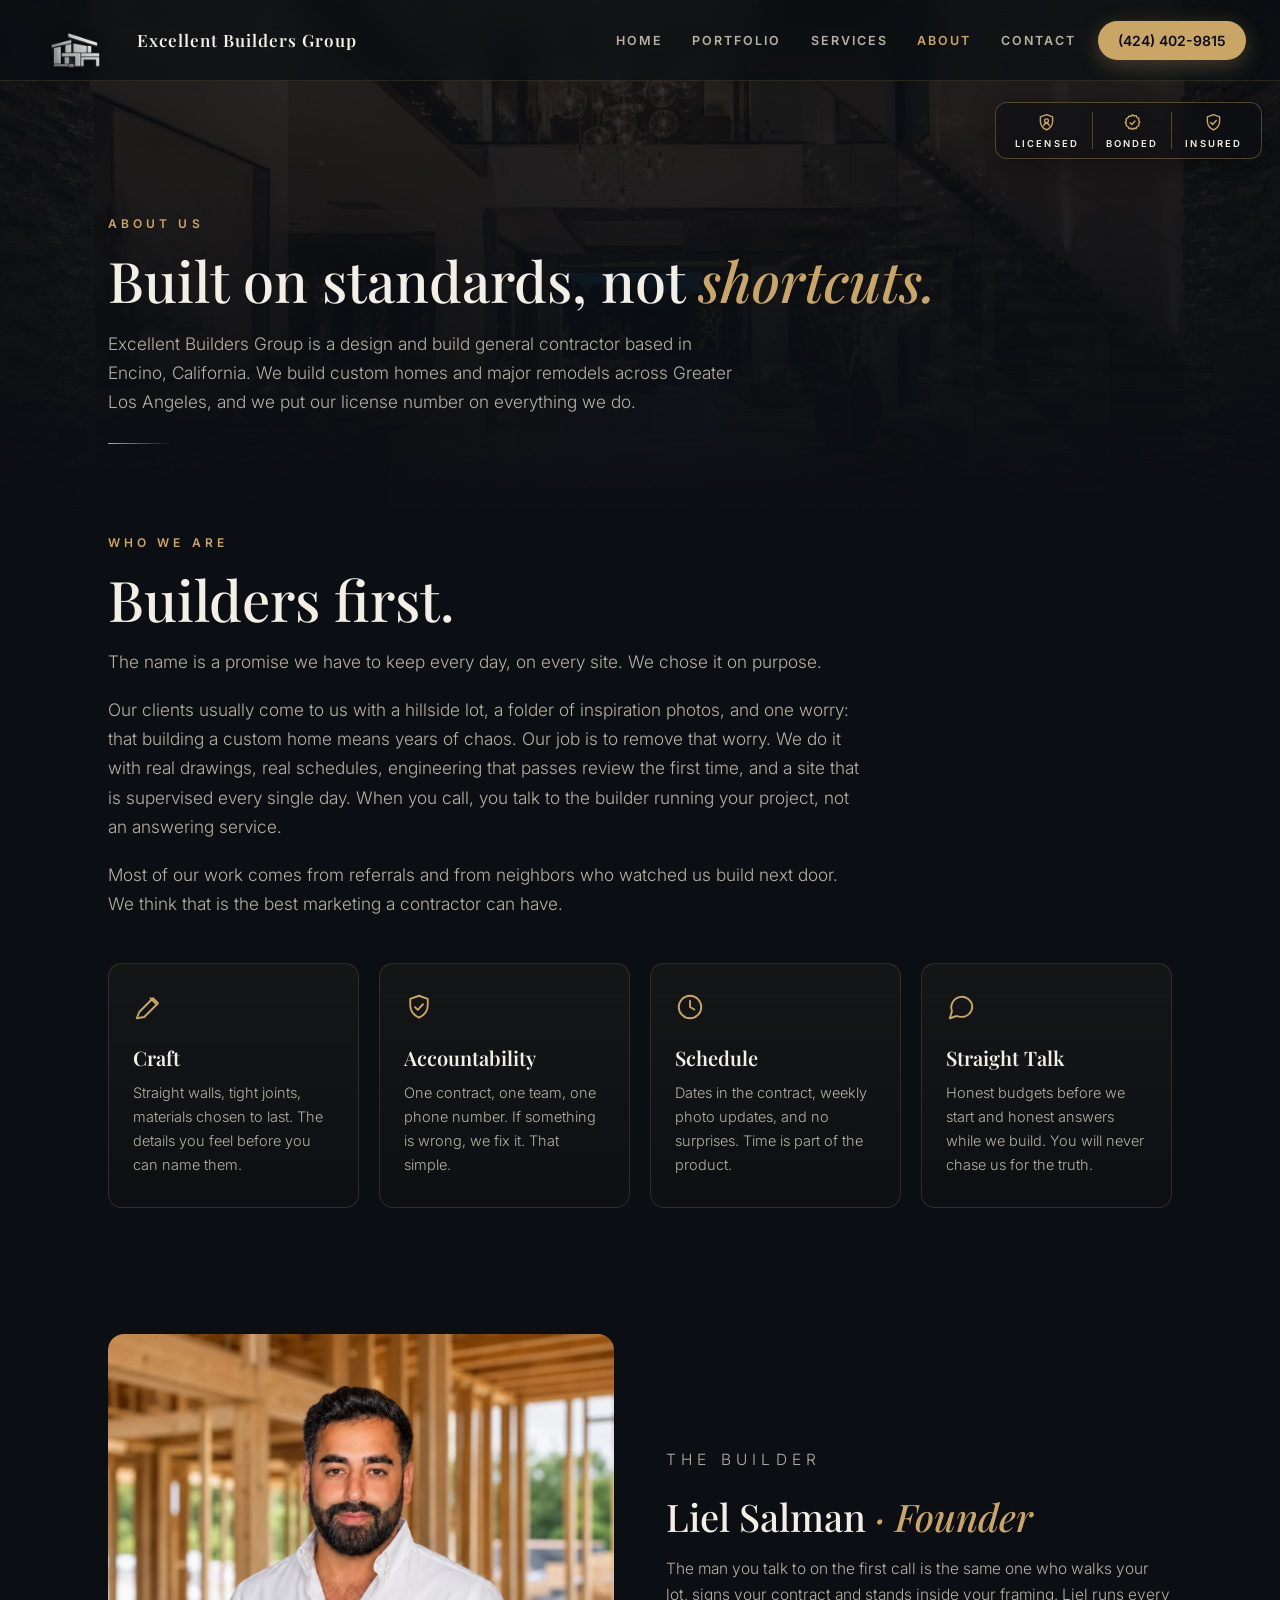
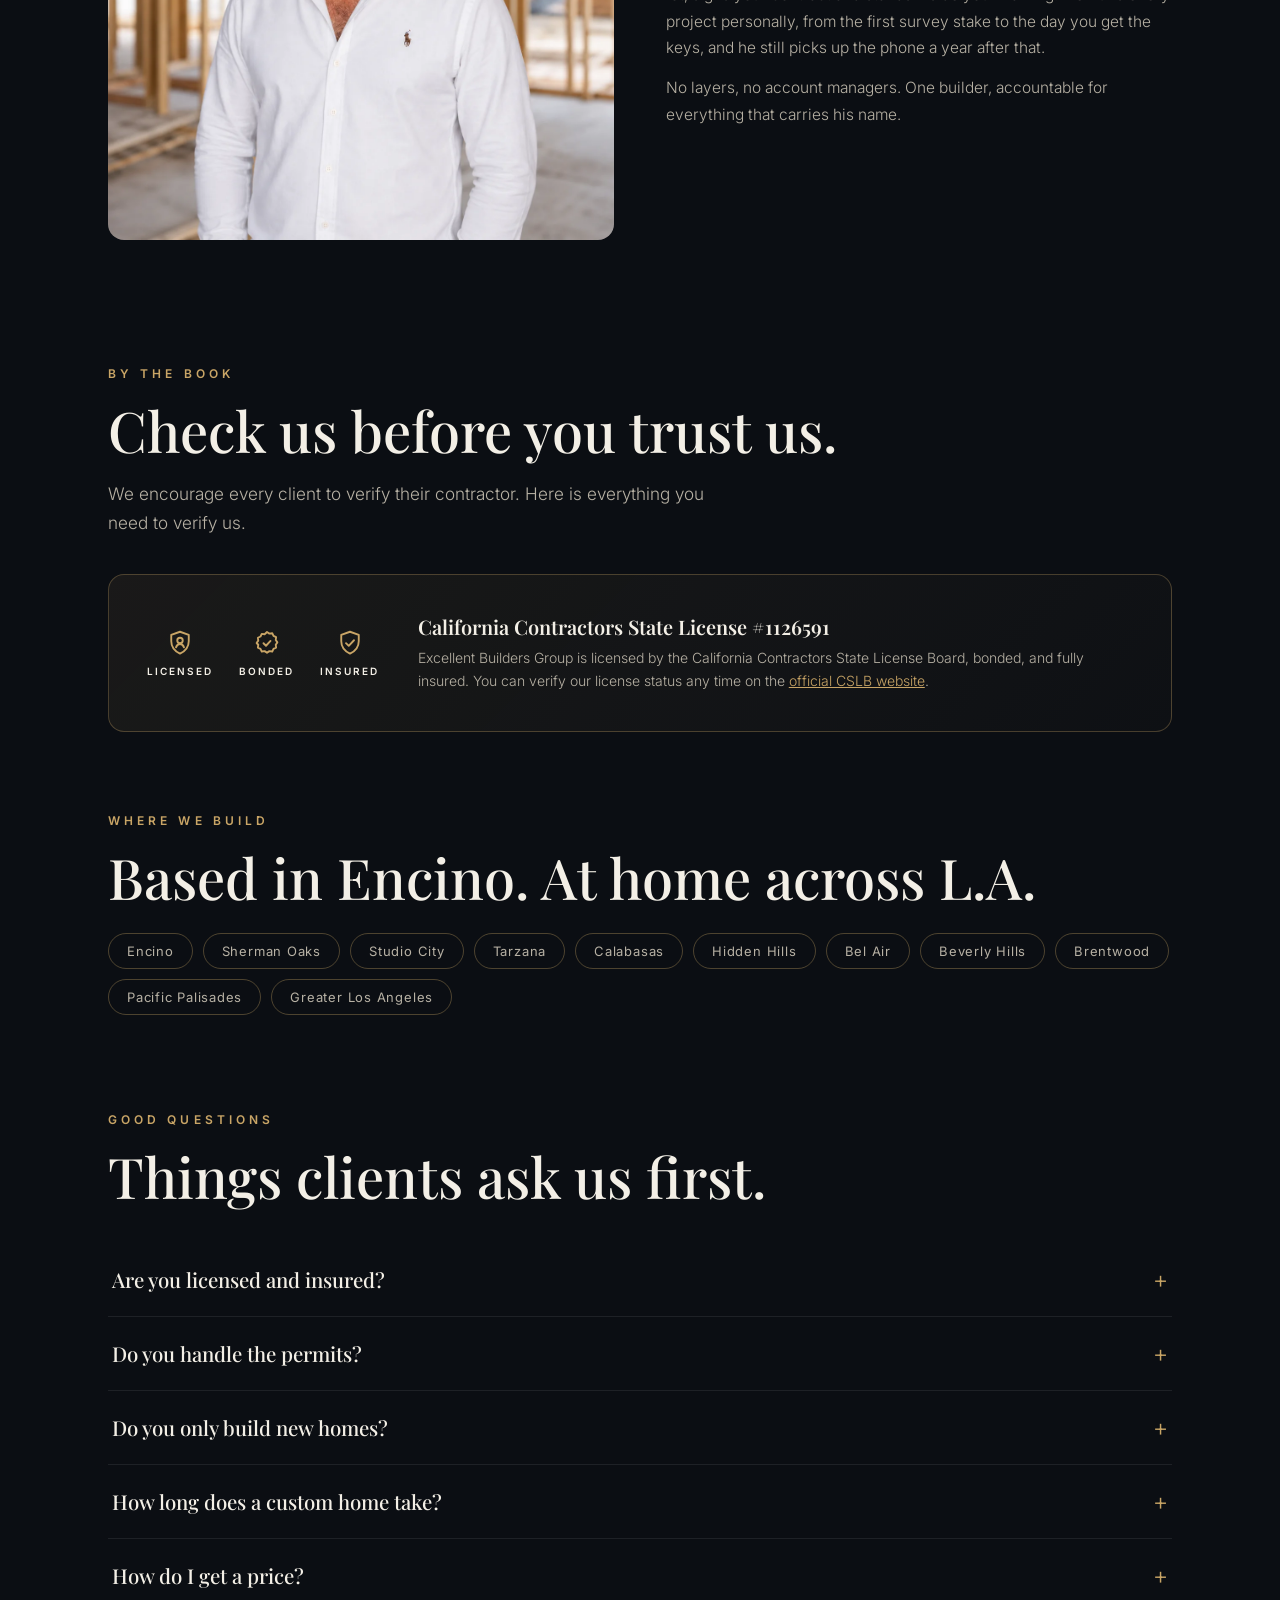
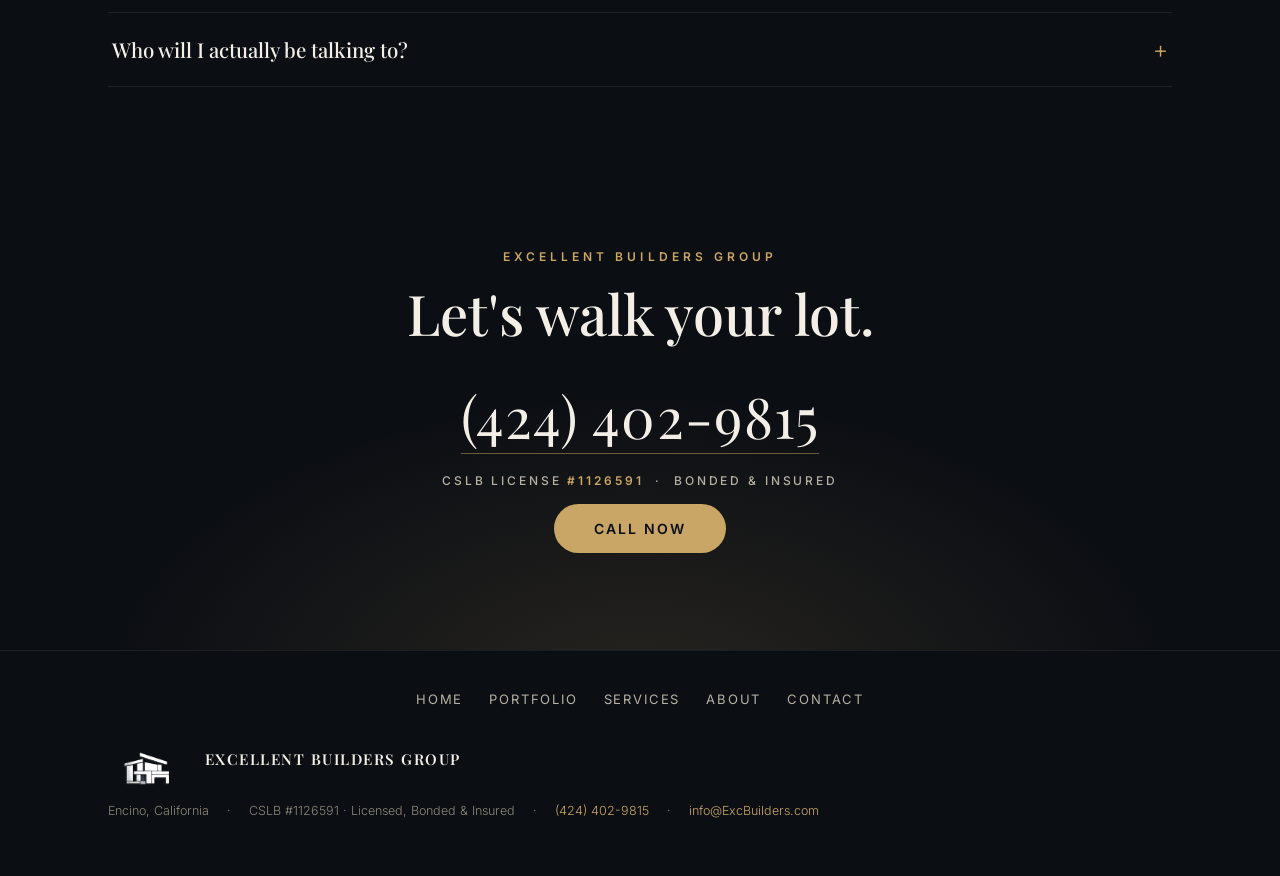
==== commit d424cb9f: "Update site content (email, ADU service, financing, warranty)" ====
--- a/about.html
+++ b/about.html
@@ -81,7 +81,7 @@
           <div>
             <p class="eyebrow">The Builder</p>
             <h3 style="font-family: 'Playfair Display', serif; font-weight: 500; font-size: clamp(26px, 3.2vw, 38px); margin: 0 0 14px;">Liel Salman <em style="color: var(--gold);">· Founder</em></h3>
-            <p style="font-weight: 300; line-height: 1.7; color: var(--ink-soft); margin: 0 0 14px;">The man you talk to on the first call is the same one who walks your lot, signs your contract and stands inside your framing. Liel runs every project personally — from the first survey stake to the day you get the keys, and the year-later phone call after that.</p>
+            <p style="font-weight: 300; line-height: 1.7; color: var(--ink-soft); margin: 0 0 14px;">The man you talk to on the first call is the same one who walks your lot, signs your contract and stands inside your framing. Liel runs every project personally, from the first survey stake to the day you get the keys, and he still picks up the phone a year after that.</p>
             <p style="font-weight: 300; line-height: 1.7; color: var(--ink-soft); margin: 0;">No layers, no account managers. One builder, accountable for everything that carries his name.</p>
           </div>
         </div>
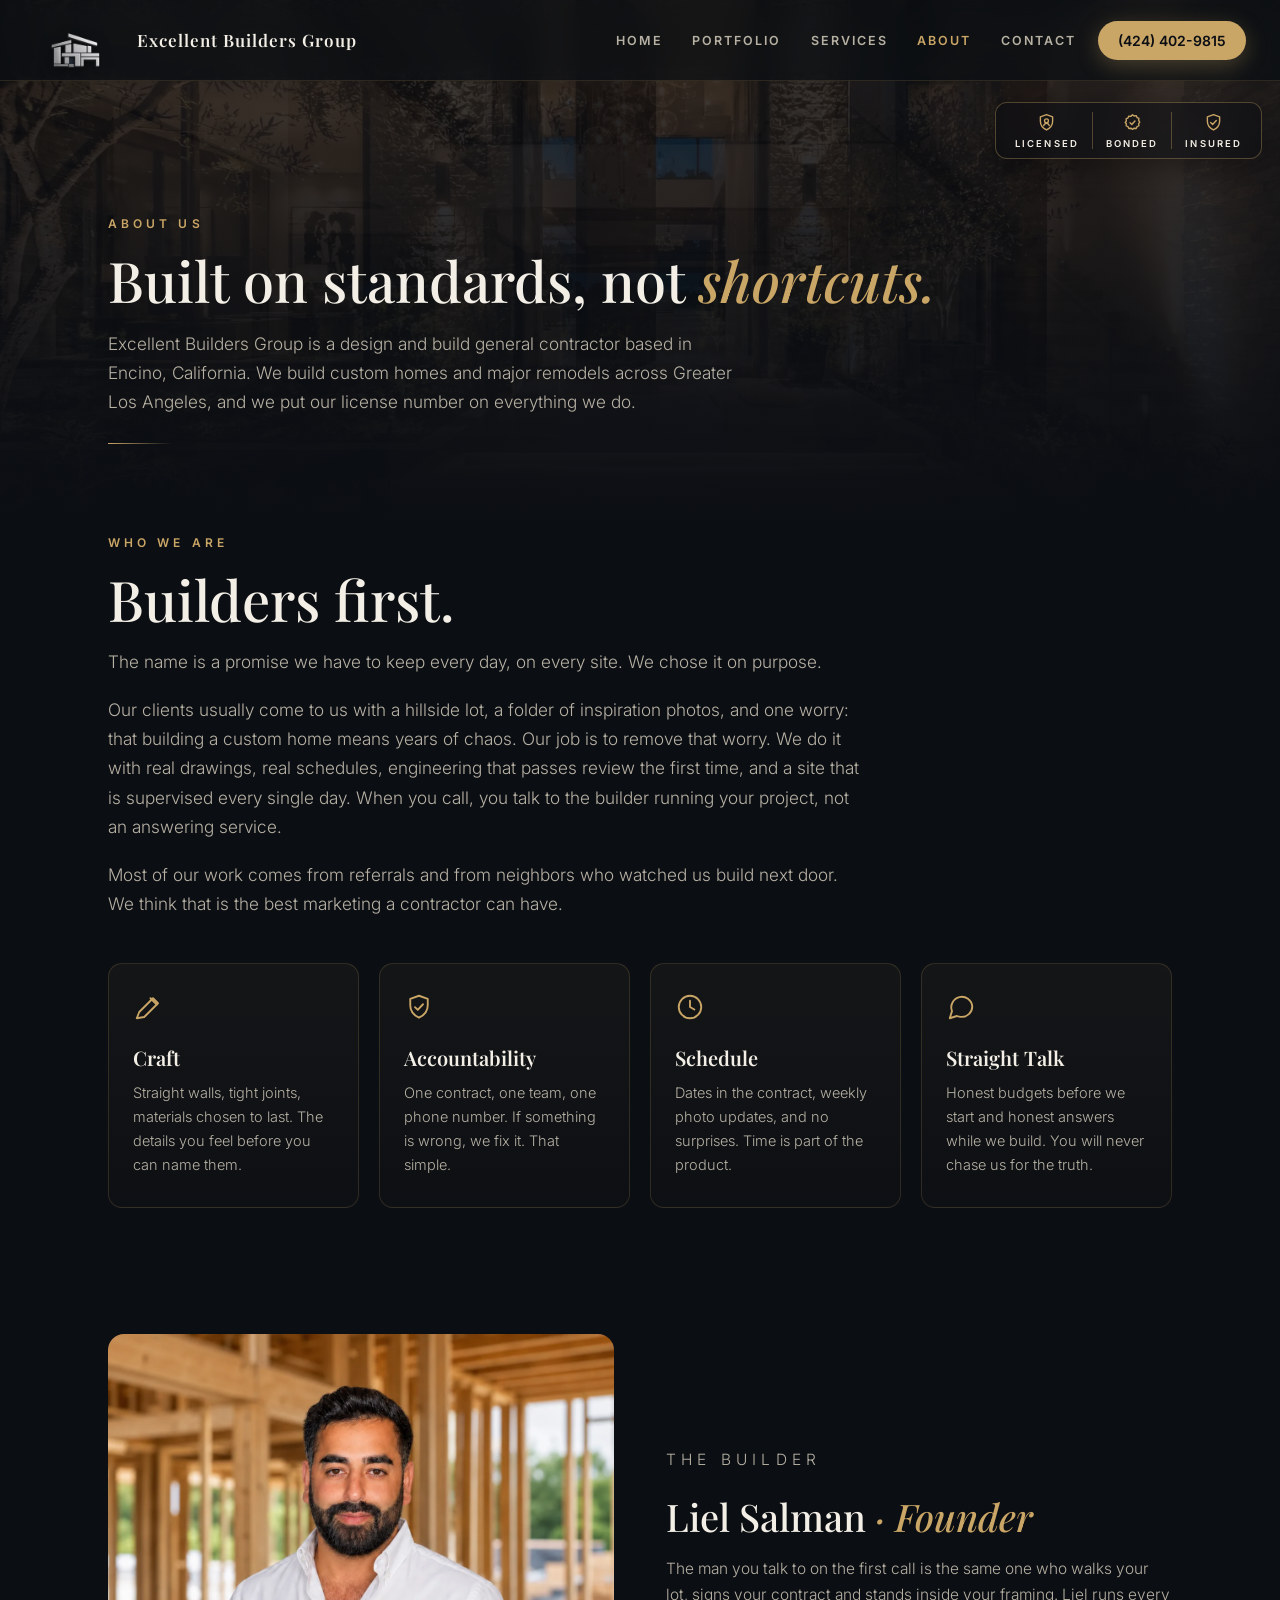
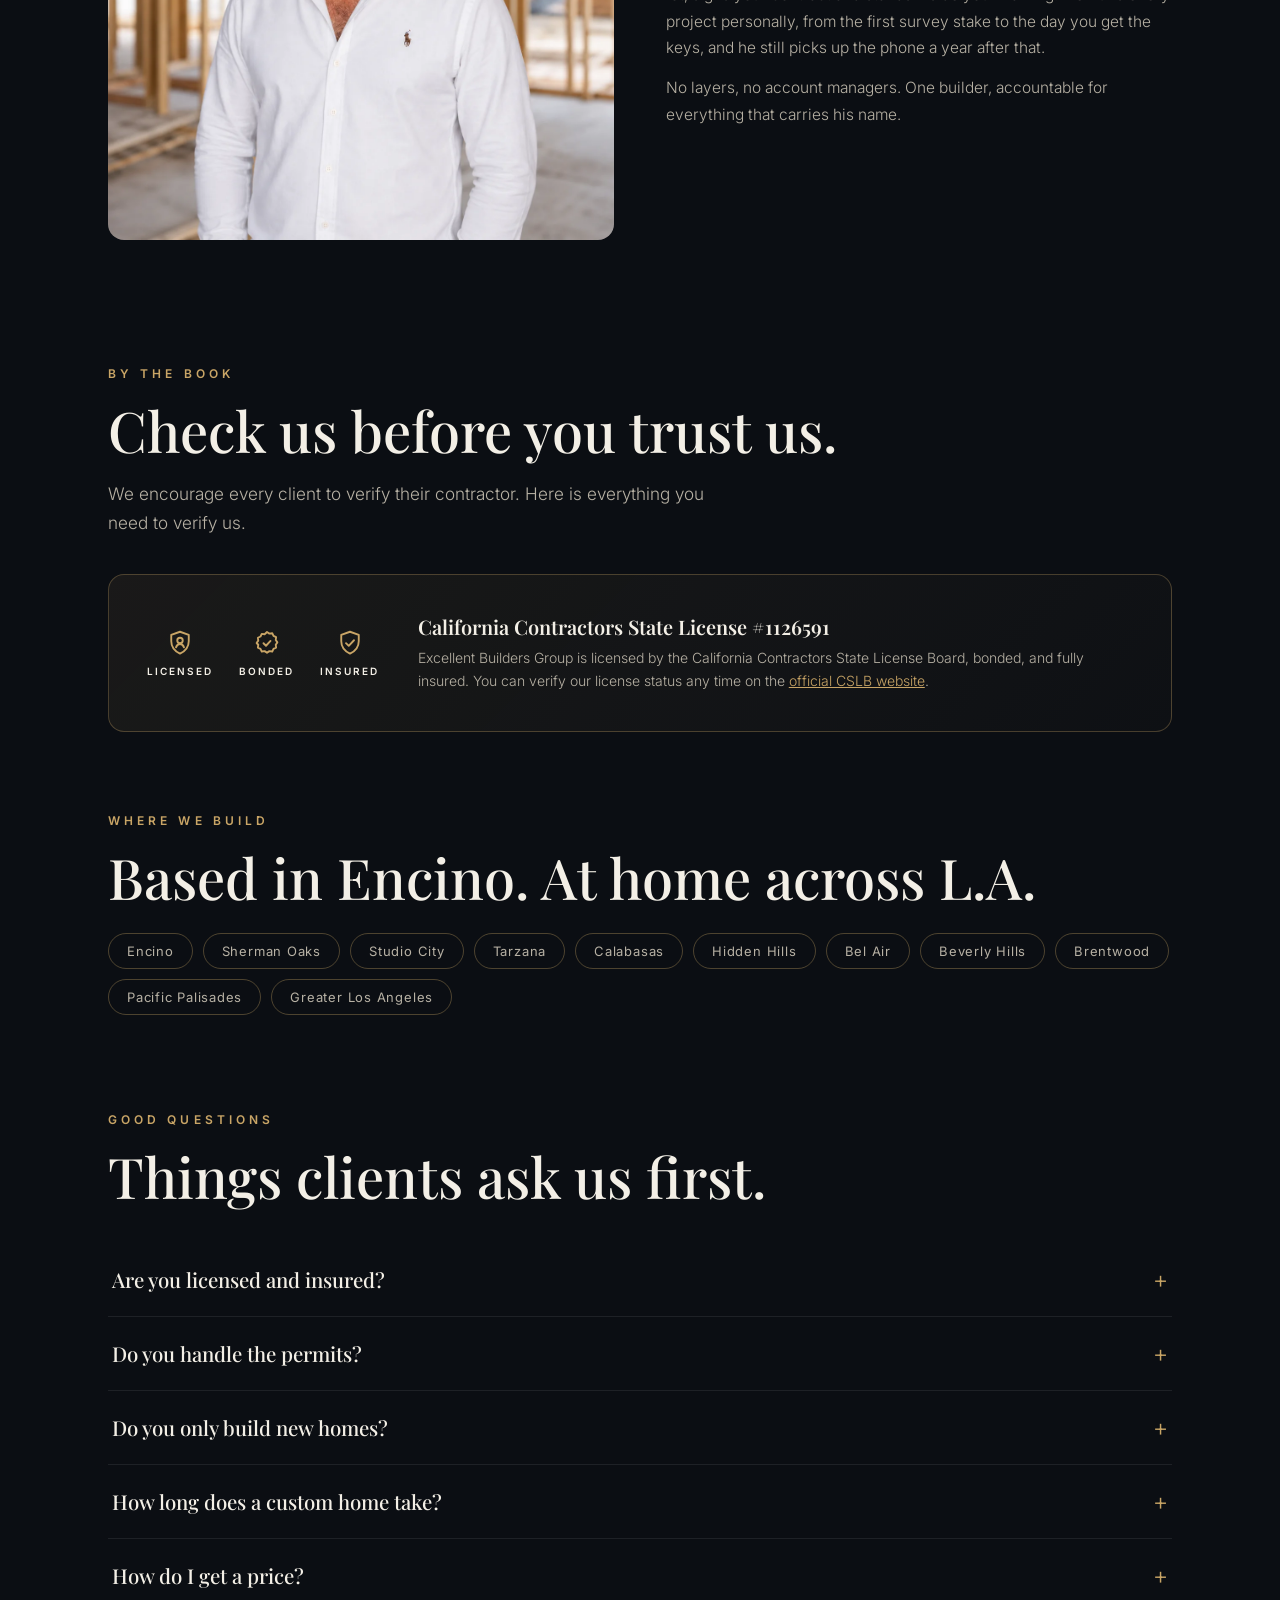
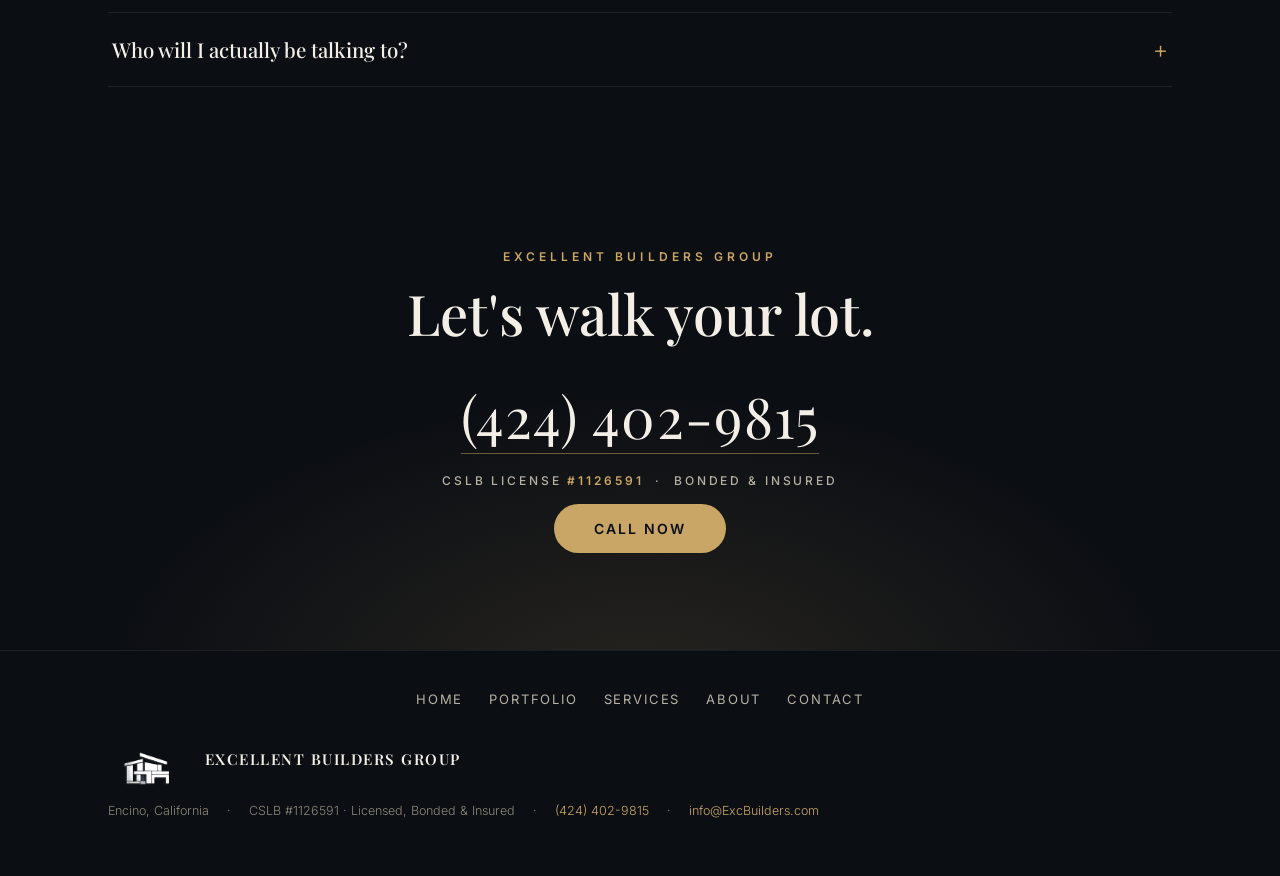
==== commit b322f649: "Update site content (email, ADU service, financing, warranty)" ====
--- a/about.html
+++ b/about.html
@@ -32,7 +32,7 @@
 
   <main>
     <section class="phero">
-      <div class="bgimg"><img src="assets/foyer.webp" alt="" /></div>
+      <div class="bgimg"><img src="assets/foyer.webp" alt="" /><video data-clip="assets/vid/leg6.mp4" data-clip-m="assets/vid/leg6-m.mp4" poster="assets/poster6.webp" muted loop playsinline autoplay preload="metadata" aria-hidden="true"></video></div>
       <div class="wrap">
         <p class="eyebrow rv">About Us</p>
         <h1 class="h rv">Built on standards, not <em>shortcuts.</em></h1>
@@ -184,6 +184,13 @@
   </footer>
 
   <script>
+    document.querySelectorAll('video[data-clip]').forEach(v => {
+      if (matchMedia('(prefers-reduced-motion: reduce)').matches) return;
+      const phone = matchMedia('(hover: none) and (pointer: coarse)').matches || innerWidth <= 700;
+      v.src = phone ? v.dataset.clipM : v.dataset.clip;
+      v.playbackRate = 0.85;
+      const p = v.play(); if (p && p.catch) p.catch(() => {});
+    });
     const io = new IntersectionObserver((es) => {
       es.forEach(e => { if (e.isIntersecting) { e.target.classList.add('in'); io.unobserve(e.target); } });
     }, { threshold: 0.15 });
--- a/pages.css
+++ b/pages.css
@@ -64,8 +64,16 @@
 /* ===== page hero ===== */
 .phero { position: relative; padding: clamp(150px, 24vh, 230px) 0 clamp(60px, 9vh, 100px); overflow: hidden; }
 .phero .bgimg { position: absolute; inset: 0; z-index: -1; }
-.phero .bgimg img { width: 100%; height: 100%; object-fit: cover; opacity: .38; }
+.phero .bgimg img, .phero .bgimg video { position: absolute; inset: 0; width: 100%; height: 100%; object-fit: cover; opacity: .38; }
 .phero .bgimg::after { content: ""; position: absolute; inset: 0; background: linear-gradient(180deg, rgba(11,14,19,.55), rgba(11,14,19,.92) 78%, var(--bg)); }
+
+/* full-width cinematic band: the build film looping behind a centered message */
+.filmband { position: relative; overflow: hidden; padding: clamp(96px, 17vh, 170px) 0; text-align: center; }
+.filmband > video { position: absolute; inset: 0; z-index: 0; width: 100%; height: 100%; object-fit: cover; opacity: .55; }
+.filmband::after { content: ""; position: absolute; inset: 0; z-index: 1; background: linear-gradient(180deg, var(--bg), rgba(11,14,19,.38) 28%, rgba(11,14,19,.5) 72%, var(--bg)); }
+.filmband .wrap { position: relative; z-index: 2; }
+.filmband .lead { margin: 0 auto; max-width: 560px; }
+.filmband .btn { margin-top: 34px; }
 
 /* ===== buttons ===== */
 .btn { display: inline-block; padding: 16px 40px; min-height: 44px; border-radius: 999px; background: var(--gold); color: #0B0E13; font-weight: 600; font-size: 14px; letter-spacing: .14em; text-transform: uppercase; text-decoration: none; transition: transform .25s, box-shadow .25s; cursor: pointer; }
@@ -168,3 +176,19 @@
 .foot .brandline b { font-family: 'Playfair Display', serif; font-weight: 600; font-size: 15px; letter-spacing: .1em; color: var(--ink); text-transform: uppercase; }
 .foot .cols { display: flex; flex-wrap: wrap; gap: 6px 18px; align-items: center; }
 .foot a { color: var(--gold); text-decoration: none; }
+
+/* testimonials */
+/* testimonials */
+.testi { display: grid; grid-template-columns: repeat(5, 1fr); gap: clamp(12px, 1.5vw, 20px); margin-top: clamp(36px, 5vh, 56px); }
+@media (max-width: 1080px) { .testi { grid-template-columns: repeat(3, 1fr); } .testi .tcard:nth-child(n+4) { display: none; } }
+@media (max-width: 640px) { .testi { grid-template-columns: 1fr; max-width: 320px; margin-left: auto; margin-right: auto; } .testi .tcard:nth-child(n+4) { display: block; } }
+.tcard { margin: 0; }
+.tframe { position: relative; border-radius: 16px; overflow: hidden; background: var(--panel); border: 1px solid rgba(201,165,102,.22); aspect-ratio: 9/16; cursor: pointer; transition: border-color .3s, transform .3s, box-shadow .3s; }
+.tframe:hover { border-color: rgba(201,165,102,.6); transform: translateY(-3px); box-shadow: 0 16px 44px rgba(0,0,0,.45); }
+.tframe video { position: absolute; inset: 0; width: 100%; height: 100%; object-fit: cover; }
+.tplay { position: absolute; inset: 0; display: flex; align-items: center; justify-content: center; background: linear-gradient(180deg, transparent 45%, rgba(7,9,12,.65)); transition: opacity .3s; }
+.tplay::before { content: ""; width: 64px; height: 64px; border-radius: 50%; background: rgba(201,165,102,.94); box-shadow: 0 8px 30px rgba(0,0,0,.5); }
+.tplay::after { content: ""; position: absolute; width: 0; height: 0; border-style: solid; border-width: 11px 0 11px 19px; border-color: transparent transparent transparent #0B0E13; margin-left: 5px; }
+.tframe.playing .tplay { opacity: 0; pointer-events: none; }
+.tcard figcaption { margin-top: 12px; text-align: center; font-size: 11.5px; font-weight: 600; letter-spacing: .2em; text-transform: uppercase; color: var(--ink-soft); }
+.tcard figcaption b { display: block; color: var(--gold); font-weight: 600; margin-bottom: 3px; }
